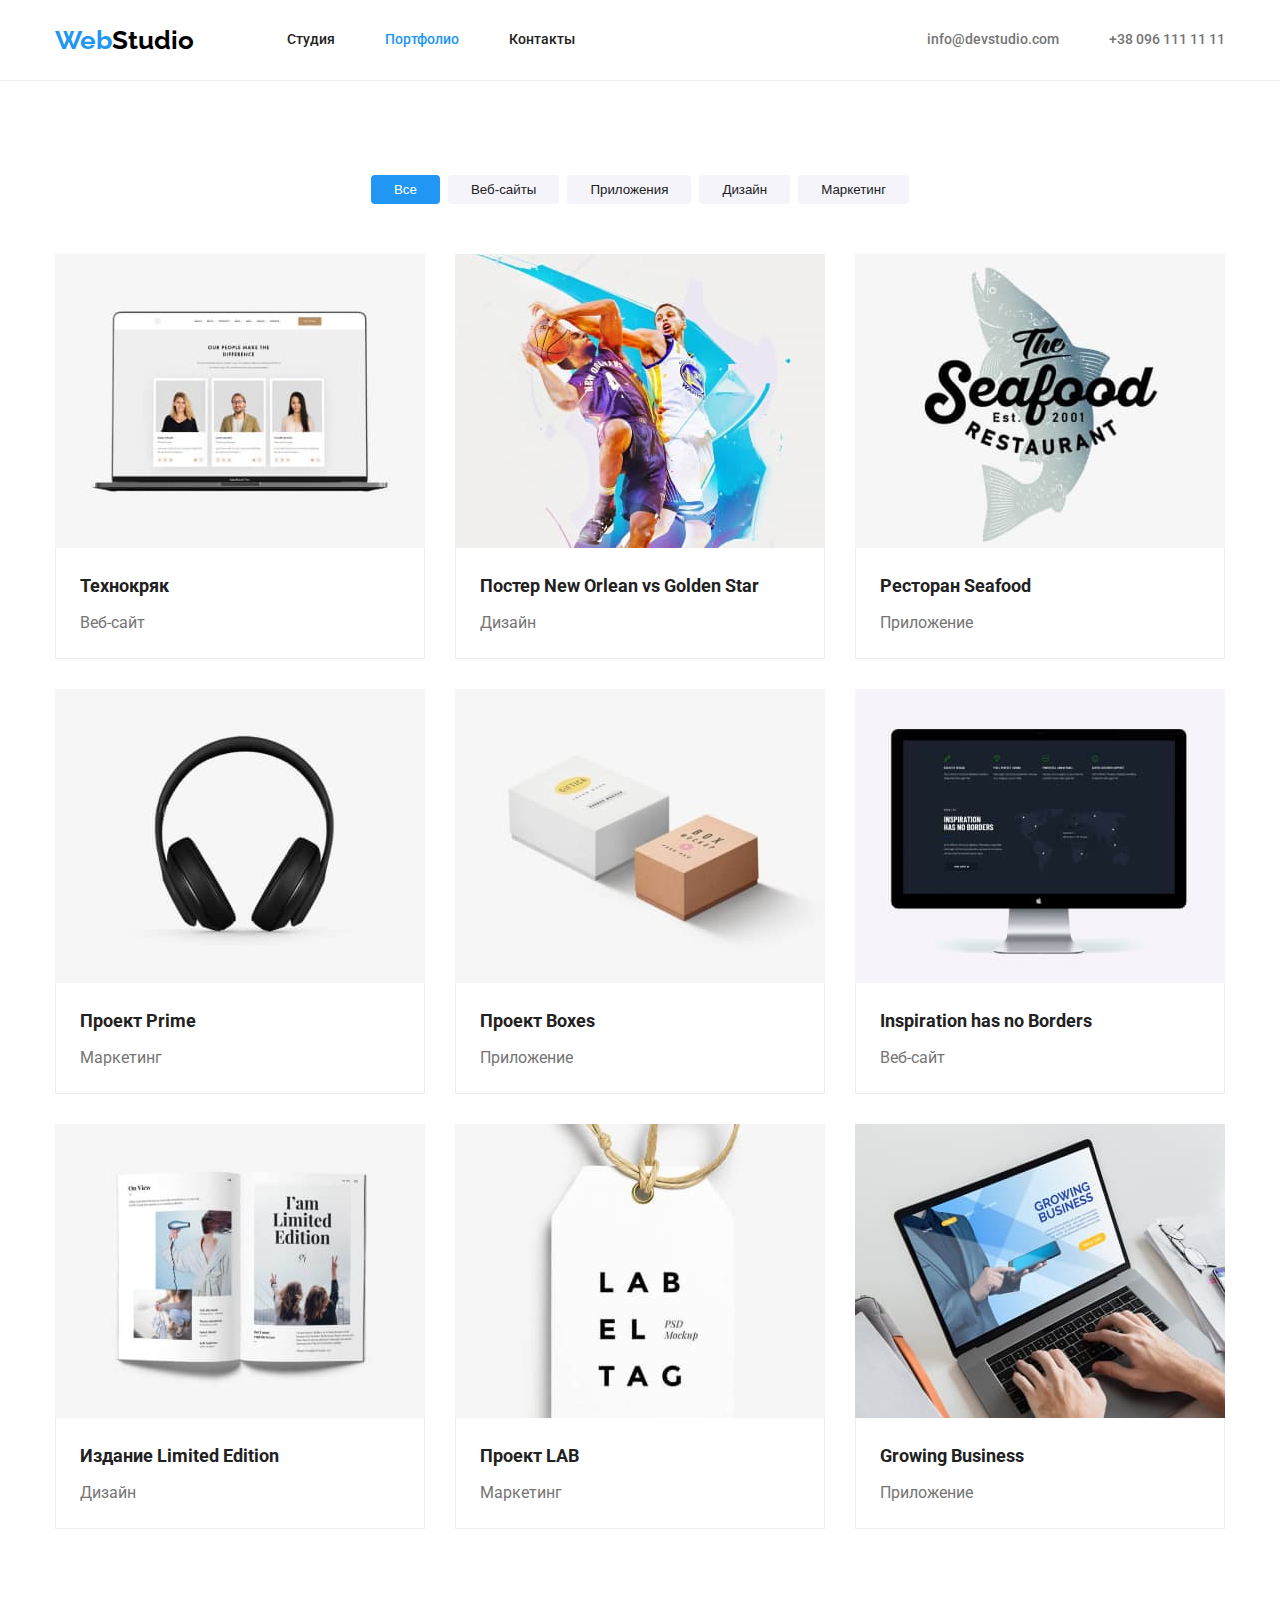
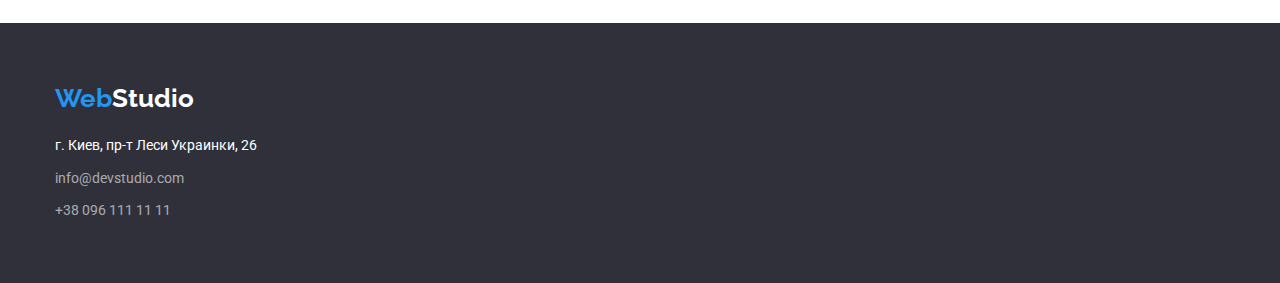
==== portfolio.html @ 4a82d878 "сохранение дз4-1" ====
<!DOCTYPE html>
<html lang="ru">
  <head>
    <meta charset="UTF-8" />
    <meta http-equiv="X-UA-Compatible" content="IE=edge" />
    <meta name="viewport" content="width=device-width, initial-scale=1.0" />
    <title>My homework</title>
    <link
      href="https://fonts.googleapis.com/css2?family=Raleway:wght@700&family=Roboto:wght@400;500;700;900&display=swap"
      rel="stylesheet"
    />
    <link rel="stylesheet" href="./css/main.css" />
    <link rel="preconnect" href="https://fonts.googleapis.com" />
    <link rel="preconnect" href="https://fonts.gstatic.com" crossorigin />
  </head>

  <body>
    <!--верхная линия-->
    <header class="page-header">
      <div class="container mane-nav">
        <nav class="menu">
          <a href="./index.html#index" class="logo-first">
            Web<span class="logo-second">Studio</span>
          </a>
          <ul class="site-nav">
            <li class="item">
              <a href="./index.html" class="menu-item"> Студия </a>
            </li>
            <li class="item">
              <a href="./portfolio.html" class="menu-item current">
                Портфолио
              </a>
            </li>
            <li class="item">
              <a href="#footer" class="menu-item"> Контакты </a>
            </li>
          </ul>
        </nav>
        <div class="info">
          <ul class="auth-nav list">
            <li class="item">
              <a href="mailto:info@devstudio.com" class="auth-item">
                 <svg class="icone-male" width="16" height="12">
            <use href="./image" ></use>
          </svg>
                info@devstudio.com
              </a>
            </li>
            <li class="item">
              <a href="tel:+380961111111" class="auth-item">
                +38 096 111 11 11
              </a>
            </li>
          </ul>
        </div>
      </div>
    </header>

    <!--основная информация страницы 2-->
    <main>
      <!--портфолио-->
      <section class="section-portfolio">
        <div class="container">
          <ul class="portfolio-button">
            <li class="search-button">
              <button class="button-main">Все</button>
            </li>
            <li class="search-button">
              <button class="button">Веб-сайты</button>
            </li>
            <li class="search-button">
              <button class="button">Приложения</button>
            </li>
            <li class="search-button">
              <button class="button">Дизайн</button>
            </li>
            <li class="search-button">
              <button class="button">Маркетинг</button>
            </li>
          </ul>

          <ul class="product-item">
            <li class="mane-page">
              <article class="page">
                <a href="#">
                  <div class="page-thumb">
                    <img
                      src="./images2/img1.jpg"
                      alt="ноутбук с фото на экране"
                      width="370"
                      height="294"
                    />
                  </div>

                  <div class="page-content">
                    <h2 class="opportunity">Технокряк</h2>
                    <p class="product">Веб-сайт</p>
                  </div>
                </a>
              </article>
            </li>
            <li class="mane-page">
              <article class="page">
                <a href="#">
                  <div class="page-thumb">
                    <img
                      src="./images2/img2.jpg"
                      alt="два баскетболиста"
                      width="370"
                      height="294"
                    />
                  </div>

                  <div class="page-content">
                    <h2 class="opportunity">
                      Постер New Orlean vs Golden Star
                    </h2>
                    <p class="product">Дизайн</p>
                  </div>
                </a>
              </article>
            </li>
            <li class="mane-page">
              <article class="page">
                <a href="#">
                  <div class="page-thumb">
                    <img
                      src="./images2/img3.jpg"
                      alt="рыба"
                      width="370"
                      height="294"
                    />
                  </div>
                  <div class="page-content">
                    <h2 class="opportunity">Ресторан Seafood</h2>
                    <p class="product">Приложение</p>
                  </div>
                </a>
              </article>
            </li>
            <li class="mane-page">
              <article class="page">
                <a href="">
                  <div class="page-thumb">
                    <img
                      src="./images2/img4.jpg"
                      alt="наушники"
                      width="370"
                      height="294"
                    />
                  </div>
                  <div class="page-content">
                    <h2 class="opportunity">Проект Prime</h2>
                    <p class="product">Маркетинг</p>
                  </div>
                </a>
              </article>
            </li>
            <li class="mane-page">
              <article class="page">
                <a href="#">
                  <div class="page-thumb">
                    <img
                      src="./images2/img5.jpg"
                      alt="две коробки"
                      width="370"
                      height="294"
                    />
                  </div>
                  <div class="page-content">
                    <h2 class="opportunity">Проект Boxes</h2>
                    <p class="product">Приложение</p>
                  </div>
                </a>
              </article>
            </li>
            <li class="mane-page">
              <article class="page">
                <a href="#">
                  <div class="page-thumb">
                    <img
                      src="./images2/img6.jpg"
                      alt="монитор"
                      width="370"
                      height="294"
                    />
                  </div>
                  <div class="page-content">
                    <h2 class="opportunity">Inspiration has no Borders</h2>
                    <p class="product">Веб-сайт</p>
                  </div>
                </a>
              </article>
            </li>
            <li class="mane-page">
              <article class="page">
                <a href="#">
                  <div class="page-thumb">
                    <img
                      src="./images2/img7.jpg"
                      alt="разворот журнала"
                      width="370"
                      height="294"
                    />
                  </div>
                  <div class="page-content">
                    <h2 class="opportunity">Издание Limited Edition</h2>
                    <p class="product">Дизайн</p>
                  </div>
                </a>
              </article>
            </li>
            <li class="mane-page">
              <article class="page">
                <a href="#">
                  <div class="page-thumb">
                    <img
                      src="./images2/img8.jpg"
                      alt="бирка для одежды"
                      width="370"
                      height="294"
                    />
                  </div>
                  <div class="page-content">
                    <h2 class="opportunity">Проект LAB</h2>
                    <p class="product">Маркетинг</p>
                  </div>
                </a>
              </article>
            </li>
            <li class="mane-page">
              <article class="page">
                <a href="#">
                  <div class="page-thumb">
                    <img
                      src="./images2/img9.jpg"
                      alt="человек работает на нутбуке"
                      width="370"
                      height="294"
                    />
                  </div>
                  <div class="page-content">
                    <h2 class="opportunity">Growing Business</h2>
                    <p class="product">Приложение</p>
                  </div>
                </a>
              </article>
            </li>
          </ul>
        </div>
      </section>
    </main>

    <!--контактная информация-->
    <footer class="footer" id="footer">
      <div class="footer-container">
        <a href="./index.html" class="logo-first">
          Web<span class="logo-second-fotter">Studio</span>
        </a>

        <address class="contact">
          г. Киев, пр-т Леси Украинки, 26
          <ul class="auth-footer list">
            <li class="title-contact">
              <a href="mailto:info@devstudio.com" class="footer-item">
                info@devstudio.com
              </a>
            </li>
            <li class="title-contact">
              <a href="+380961111111" class="footer-item">
                +38 096 111 11 11
              </a>
            </li>
          </ul>
        </address>
      </div>
    </footer>
  </body>
</html>
---- css/main.css ----
/* цвет основного текста #212121 */
/* вторичный цвет текста #757575 */
/* цвет лого и кнопок #2196F3 */

/* основной цвет фона #FFFFFF  */
/* вторичныйцвет фона #2F303A */
/* дополнительный цвет фона #F5F4FA */

html {
box-sizing: border-box;
}

*,
*::before,
*::after {
  box-sizing: inherit;
}

body {
  font-family: "Roboto", sans-serif;
  font-style: normal;
  font-weight: 400;
  color: var(--primary-text-color);
  max-width: 1600px;
  margin: 0 auto;
  background-position: center;
}

:root {
  --primary-text-color: #212121;
  --title-text-color: #757575;
  --accent-color: #2196f3;
  --white: #ffffff;
  --second-background-color: #2f303a;
  --additional-background-color: #f5f4fa;
}

ul {
  list-style: none;
  padding-inline-start: 0;
  margin: 0;
}

a {
  text-decoration: none;
  
}

.list {
  list-style: none;
  
}

img {
  display: block;
  max-width: 100%;
  height: auto;
  
}

cursor: pointer;
cursor: auto;

/*header*/

header {
  background-color: var(--white);
}

.page-header {
  background-color: var(--white);
}

.container {
  margin: 0 auto;
  padding: 0 15px;
  width: 1200px;
  background-color: var(--white);
 
}

.mane-nav {
  display: flex;
  align-items: center;
}

.menu {
  display: flex;
  align-items: center;
}

.logo-first {
  color: var(--accent-color);
  text-decoration: none;
  font-family: "Raleway", sans-serif;
  font-style: normal;
  font-weight: 700;
  font-size: 26px;
  line-height: 1.19;
}

.logo-second {
  color: #000000;
  text-decoration: none;
  font-family: "Raleway", sans-serif;
  font-style: normal;
  font-weight: 700;
  font-size: 26px;
  line-height: 1.19;
}

.site-nav {
  display: flex;
  margin-left: 93px;
}

.menu-item:hover,
.menu-item:focus {
  color: var(--accent-color);
}

.menu-item {
  color: var(--primary-text-color);
  font-weight: 500;
  font-size: 14px;
  line-height: 1.1;
  text-decoration: none;
  display: block;
  padding: 32px 0;
}

.current {
  color: var(--accent-color);
}

.auth-nav {
  display: flex;
  margin-left: auto;

}

.item:not(:last-child) {
  margin-right: 50px;
}

.auth-nav .auth-item:hover,
.auth-nav .auth-item:focus {
  color: var(--accent-color);
}

.auth-item {
  color: var(--title-text-color);
  display: inline;
  font-style: normal;
  font-weight: 500;
  font-size: 14px;
  line-height: 1.14;
  padding: 32px 0;

  display: flex;
  align-items: center;
}

.info {
  margin-left: auto;
}

/*main contant*/

/*section order*/

.order {
 background-image: linear-gradient(
  to right,
  rgba(47, 48, 58, 0.4),
  rgba(47, 48, 58, 0.4)
) ,
url(../images/Imghero.jpg);
  text-align: center;
  padding: 200px 0;
  height: 600px;
  
  background-repeat: no-repeat;
  
  background-size: cover;
  
  


}

.order > .container {
  background-color: transparent;
  

   
}
.main-idea {
  max-width: 696px;
  margin: 0 auto 30px;
  color: var(--white);
  font-weight: 900;
  font-size: 44px;
  line-height: 1.36;
  text-transform: uppercase;
  
}

.order-btn:hover,
.order-btn:focus {
  background-color: #188ce8;
}

.order-btn {
  color: var(--white);
  background-color: var(--accent-color);
  font-style: bold;
  font-weight: 700;
  font-size: 16px;
  line-height: 1.87;
  padding: 10px 32px;
  box-shadow: 0px 4px rgba(0, 0, 0, 0.15);
  border-radius: 4px;
  text-align: center;
}

/* section advantages*/

.advantages {
  background-color: var(--white));
  list-style: none;
  padding-top: 94px;
}

.advantages-list {
  margin: 0;
  display: flex;
}

  .card {
  width: 270px;
  }


.advantages-list .card:not(:last-child) {
  margin-right: 30px;
}

.advantages-item {
  font-weight: 700;
  font-size: 14px;
  line-height: 1.2;
  margin: 0;
  margin-bottom: 10px;
}

.description-item {
  color: var(--title-text-color);
  font-size: 14px;
  line-height: 1.71;
  margin: 0;
  padding: 0;
}

/*our works and team*/

.simple-work {
  padding-top: 94px;
  padding-bottom: 94px;
}


.works,
.team {
  font-weight: 700;
  font-size: 36px;
  line-height: 1.17;
  text-align: center;
  margin: 0;
  padding-top: 0;
  margin-bottom: 50px;
  
}

.team-item {
  margin: 0;
}


.simple-foto {
  margin: 0;
  display: flex;
  align-content: center;
}



.card-item {
  margin-right: 30px ;
  padding-bottom: 94px;
  width: 370px;
  height: 294px;
}

.card-item:nth-child(3n) {
  margin-right: 0;
}

.section-team {
  background-color: var(--additional-background-color);
  padding-top: 94px;
  padding-bottom: 94px;
}
.section-team >.container{
  background-color: var(--additional-background-color);
}


.team-item {
  display: flex;
}

.card-team {
  margin-right: 30px;
  width: 270px;
  border-radius: 0px 0px 4px 4px; ;
  box-shadow: 0px 1px 3px rgba(0, 0, 0, 0.12), 0px 1px 1px rgba(0, 0, 0, 0.14), 0px 2px 1px rgba(0, 0, 0, 0.2);
}


.card-team:nth-child(4n) {
  margin-right: 0;
}

.team-info {
padding: 30px 20px;
background-color: var(--white);
}

.team-name {
  font-weight: 500;
  font-size: 16px;
  line-height: 1.19;
  margin: 0;
  margin-bottom: 10px;
  text-align: center;
}

.team-position {
  color: var(--title-text-color);
  font-size: 16px;
  line-height: 1.19;
  text-align: center;
  margin: 0;
}

/*contact inform*/

.footer {
  background-color: var(--second-background-color);
  padding-top: 60px;
  padding-bottom: 60px;
}

.footer-container {
  background-color: var(--second-background-color);
  padding-right: 15px;
  padding-left: 15px;
  margin-left: auto;
  margin-right: auto;
  width: 1200px;
}

.logo-second-fotter {
  color: var(--white)
}

.contact {
  color: var(--white);
  font-family: "Roboto", sans-serif;
  font-style: normal;
  font-weight: 400;
  font-size: 14px;
  line-height: 1.71;
  margin-top: 20px;
}

.auth-footer .footer-item:hover,
.auth-footer .footer-item:focus {
  color: var(--accent-color);
}

.auth-footer {
  margin-top: 9px;
}

.footer-item {
  color: rgba(255, 255, 255, 0.6);
}

.title-contact:nth-child(n + 2) {
  margin-top: 9px;
}


/* страница 2 */

.section-portfolio {
  padding-top: 94px;
  padding-bottom: 94px;
}

.page-header  {
  border-bottom: 1px solid #ECECEC;
}

.portfolio-button {
  display: inline;
  display: flex;
  justify-content: center;
  margin-bottom: 50px;
}

.search-button:not(:last-child) {
  margin-right: 8px;
}

.button-main {
  color: var(--white);
  background-color: var(--accent-color);
  border: 1px solid transparent;
  padding: 6px 22px;
  border-radius: 4px;
  text-align: center;
}

.button {
  color: var(--primary-text-color);
  background-color: #f5f4fa;
  border: 1px solid transparent;
  padding: 6px 22px;
  border-radius: 4px;
  text-align: center;

  display: flex;
}
.line {
  border: 1px solid #000000;
}

.button:hover,
.button:focus {
  color: var(--white);
  background-color: var(--accent-color);
}

.product-item {
  display: flex;
  flex-wrap: wrap;  
  margin-right: -30px;
  margin-bottom: -30px;
 }


.mane-page {
  display: block;
  margin-right: 30px;
  margin-bottom: 30px;
  width: 370px;
} 


.page-content {
  border-bottom: 1px solid #eeeeee;
  border-left: 1px solid #eeeeee;
  border-right: 1px solid #eeeeee;
  padding: 20px 24px;
}

.opportunity {
  color: var(--primary-text-color);
  font-weight: 700;
  font-size: 18px;
  line-height: 2;
  margin: 0;
  margin-bottom: 4px;
}

.product {
  color: var(--title-text-color);
  font-size: 16px;
  line-height: 1.87;
  margin: 0;
}
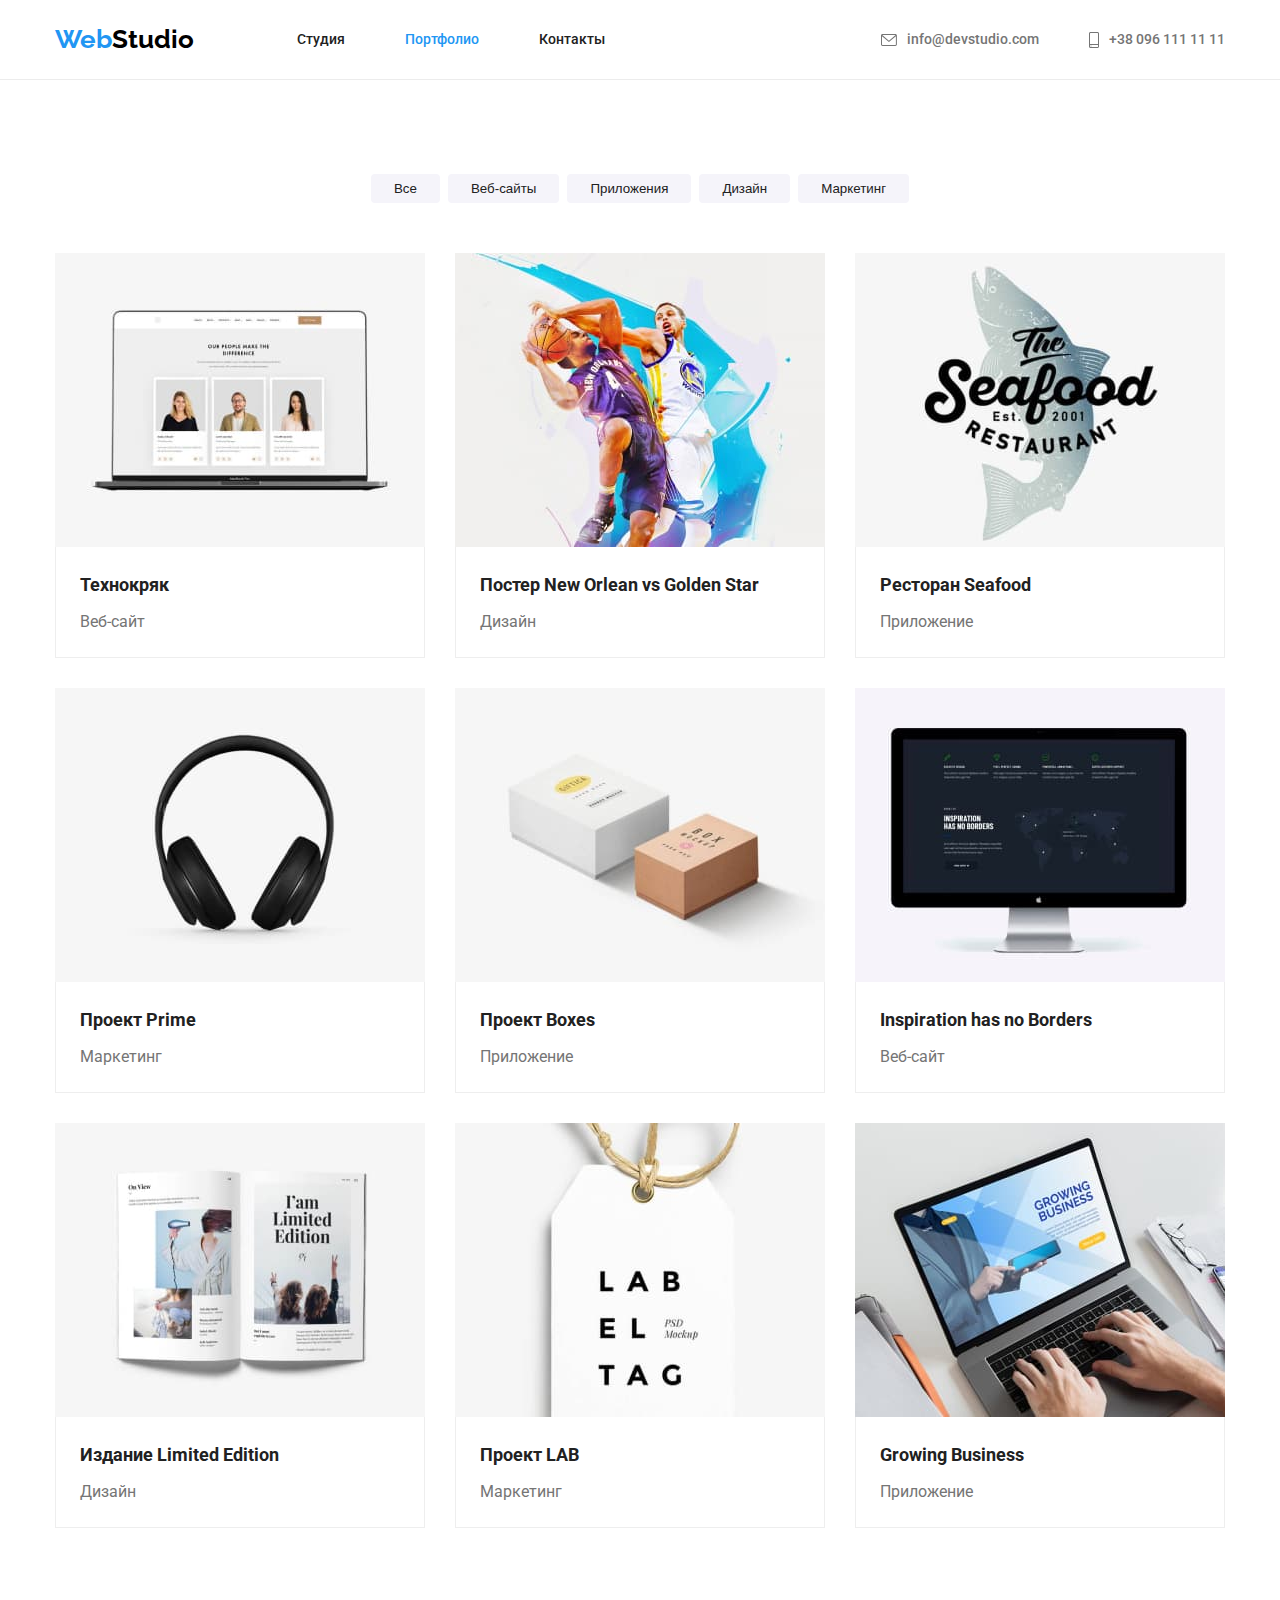
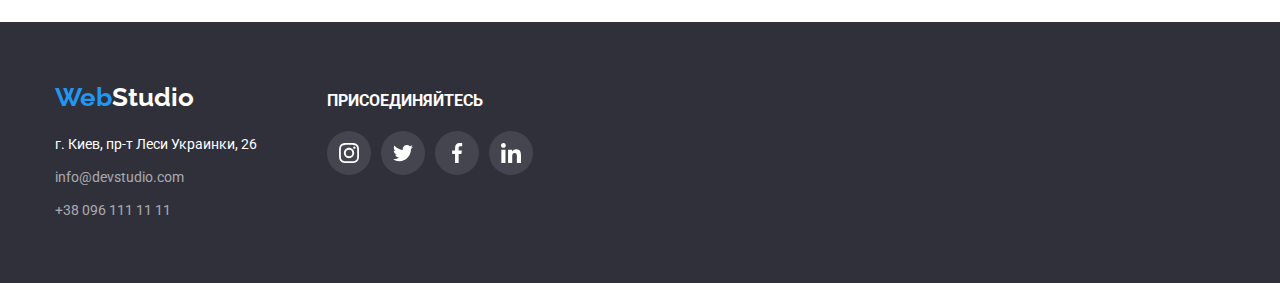
==== commit 961c9e49: "сохранение дз4-11" ====
--- a/portfolio.html
+++ b/portfolio.html
@@ -37,21 +37,24 @@
           </ul>
         </nav>
         <div class="info">
-          <ul class="auth-nav list">
-            <li class="item">
-              <a href="mailto:info@devstudio.com" class="auth-item">
-                 <svg class="icone-male" width="16" height="12">
-            <use href="./image" ></use>
+        <ul class="auth-nav list">
+          <li class="item">
+            <a href="mailto:info@devstudio.com" class="auth-item">
+              <svg class="icon-pic" width="16" height="12">
+            <use href="./images/sprite.svg#icon-envelope"></use>
           </svg>
-                info@devstudio.com
-              </a>
-            </li>
-            <li class="item">
-              <a href="tel:+380961111111" class="auth-item">
-                +38 096 111 11 11
-              </a>
-            </li>
-          </ul>
+          info@devstudio.com
+            </a>
+          </li>
+          <li class="item">
+            <a href="tel:+380961111111" class="auth-item smart">
+               <svg class="icon-pic" width="10" height="16">
+            <use href="./images/sprite.svg#icon-smartphone"></use>
+          </svg>
+              +38 096 111 11 11
+            </a>
+          </li>
+        </ul>
         </div>
       </div>
     </header>
@@ -63,7 +66,7 @@
         <div class="container">
           <ul class="portfolio-button">
             <li class="search-button">
-              <button class="button-main">Все</button>
+              <button class="button">Все</button>
             </li>
             <li class="search-button">
               <button class="button">Веб-сайты</button>
@@ -82,7 +85,7 @@
           <ul class="product-item">
             <li class="mane-page">
               <article class="page">
-                <a href="#">
+                <a href="#" class="link-page">
                   <div class="page-thumb">
                     <img
                       src="./images2/img1.jpg"
@@ -101,7 +104,7 @@
             </li>
             <li class="mane-page">
               <article class="page">
-                <a href="#">
+                <a href="#" class="link-page">
                   <div class="page-thumb">
                     <img
                       src="./images2/img2.jpg"
@@ -122,7 +125,7 @@
             </li>
             <li class="mane-page">
               <article class="page">
-                <a href="#">
+                <a href="#" class="link-page">
                   <div class="page-thumb">
                     <img
                       src="./images2/img3.jpg"
@@ -140,7 +143,7 @@
             </li>
             <li class="mane-page">
               <article class="page">
-                <a href="">
+                <a href="" class="link-page">
                   <div class="page-thumb">
                     <img
                       src="./images2/img4.jpg"
@@ -158,7 +161,7 @@
             </li>
             <li class="mane-page">
               <article class="page">
-                <a href="#">
+                <a href="#" class="link-page">
                   <div class="page-thumb">
                     <img
                       src="./images2/img5.jpg"
@@ -176,7 +179,7 @@
             </li>
             <li class="mane-page">
               <article class="page">
-                <a href="#">
+                <a href="#" class="link-page">
                   <div class="page-thumb">
                     <img
                       src="./images2/img6.jpg"
@@ -194,7 +197,7 @@
             </li>
             <li class="mane-page">
               <article class="page">
-                <a href="#">
+                <a href="#" class="link-page">
                   <div class="page-thumb">
                     <img
                       src="./images2/img7.jpg"
@@ -212,7 +215,7 @@
             </li>
             <li class="mane-page">
               <article class="page">
-                <a href="#">
+                <a href="#" class="link-page">
                   <div class="page-thumb">
                     <img
                       src="./images2/img8.jpg"
@@ -230,7 +233,7 @@
             </li>
             <li class="mane-page">
               <article class="page">
-                <a href="#">
+                <a href="#" class="link-page">
                   <div class="page-thumb">
                     <img
                       src="./images2/img9.jpg"
@@ -252,8 +255,9 @@
     </main>
 
     <!--контактная информация-->
-    <footer class="footer" id="footer">
+     <footer class="footer" id="footer">
       <div class="footer-container">
+        <div>
         <a href="./index.html" class="logo-first">
           Web<span class="logo-second-fotter">Studio</span>
         </a>
@@ -272,7 +276,42 @@
               </a>
             </li>
           </ul>
-        </address>
+          </address>
+          </div>
+          
+          <div class="join">
+            <h3 class="join-text">ПРИСОЕДИНЯЙТЕСЬ</h3>
+              <ul class="join-item">
+               <li class="join-info"> 
+                <a href="#" class="join-link">
+                <svg class="pic-join" width="20" height="20">
+                  <use href="./images/sprite.svg#icon-instagram"></use>
+                </svg>
+              </a>
+              </li>
+               <li class="join-info"> 
+                <a href="#" class="join-link">
+                <svg class="pic-join" width="20" height="20">
+                  <use href="./images/sprite.svg#icon-twitter"></use>
+                </svg>
+              </a>
+            </li>
+               <li class="join-info"> 
+                <a href="#" class="join-link">
+                <svg class="pic-join" width="20" height="20">
+                  <use href="./images/sprite.svg#icon-facebook"></use>
+                </svg>
+              </a>
+            </li>
+               <li class="join-info"> 
+                <a href="#" class="join-link">
+                <svg class="pic-join" width="20" height="20">
+                  <use href="./images/sprite.svg#icon-linkedin"></use>
+                </svg>
+              </a>
+            </li>
+            </ul>
+            </div>
       </div>
     </footer>
   </body>
--- a/css/main.css
+++ b/css/main.css
@@ -58,6 +58,7 @@
   
 }
 
+
 cursor: pointer;
 cursor: auto;
 
@@ -69,6 +70,7 @@
 
 .page-header {
   background-color: var(--white);
+  max-width: 1600px;
 }
 
 .container {
@@ -127,6 +129,7 @@
   text-decoration: none;
   display: block;
   padding: 32px 0;
+  margin-left: 10px;
 }
 
 .current {
@@ -136,7 +139,7 @@
 .auth-nav {
   display: flex;
   margin-left: auto;
-
+  align-items: stretch;
 }
 
 .item:not(:last-child) {
@@ -150,7 +153,6 @@
 
 .auth-item {
   color: var(--title-text-color);
-  display: inline;
   font-style: normal;
   font-weight: 500;
   font-size: 14px;
@@ -160,6 +162,22 @@
   display: flex;
   align-items: center;
 }
+
+.icon-pic {
+  margin-right: 10px;
+  background-size: cover;
+  fill: currentColor;
+}
+
+.auth-item {
+  padding: 3px 0;
+}
+
+.item:hover,
+.item:focus {
+  fill: var(--accent-color)
+}
+
 
 .info {
   margin-left: auto;
@@ -183,18 +201,12 @@
   background-repeat: no-repeat;
   
   background-size: cover;
-  
-  
-
-
 }
 
 .order > .container {
   background-color: transparent;
-  
-
-   
-}
+}
+
 .main-idea {
   max-width: 696px;
   margin: 0 auto 30px;
@@ -219,7 +231,7 @@
   font-size: 16px;
   line-height: 1.87;
   padding: 10px 32px;
-  box-shadow: 0px 4px rgba(0, 0, 0, 0.15);
+  box-shadow: 0px, 4px  rgba(0, 0, 0, 0.25)
   border-radius: 4px;
   text-align: center;
 }
@@ -239,8 +251,18 @@
 
   .card {
   width: 270px;
+ 
   }
 
+.advantages-icon-box {
+  width: 270px;
+  height: 120px;
+  background-color: var(--additional-background-color);
+  margin-bottom: 30px;
+  display: flex;
+  align-items: center;
+  justify-content: center;
+}
 
 .advantages-list .card:not(:last-child) {
   margin-right: 30px;
@@ -322,6 +344,7 @@
 
 .card-team {
   margin-right: 30px;
+  background-color: var(--white);
   width: 270px;
   border-radius: 0px 0px 4px 4px; ;
   box-shadow: 0px 1px 3px rgba(0, 0, 0, 0.12), 0px 1px 1px rgba(0, 0, 0, 0.14), 0px 2px 1px rgba(0, 0, 0, 0.2);
@@ -333,8 +356,8 @@
 }
 
 .team-info {
-padding: 30px 20px;
-background-color: var(--white);
+padding: 30px 20px 0 20px;
+
 }
 
 .team-name {
@@ -352,6 +375,102 @@
   line-height: 1.19;
   text-align: center;
   margin: 0;
+}
+
+.social-item {
+margin: 16px 32px 30px 32px;
+background-color: var(--white);
+}
+
+.social-item {
+  display: flex;
+  
+  
+}
+
+
+.social-info:not(:last-child) {
+  margin-right: 10px;
+}
+
+.social-link {
+   width: 44px;
+  height: 44px;
+   display: flex;
+  align-items: center;
+  justify-content: center;
+}
+ 
+ .social-link:hover ,
+ .social-link:focus {
+  border-radius: 50%;
+  background-color: var(--accent-color);
+ }
+
+.social-link:hover .pic-social,
+.social-link:focus .pic-social {
+  fill: var(--white);
+ }
+
+.pic-social {
+ fill: #AFB1B8; 
+}
+
+/* our clients */
+
+.section-clients {
+  background-color: var(--white));
+  list-style: none;
+  padding: 36px 0 152px 0 ;
+  max-width: 1600px;
+}
+
+.item-clients {
+font-weight: 700;
+font-size: 36px;
+line-height: 1.17;
+margin: 0;
+margin-bottom: 50px;
+  text-align: center;
+}
+
+.clients-list {
+  display: flex;
+  text-align: center;
+}
+
+.clients-info {
+
+}
+
+.clients-info:not(:last-child) {
+  margin-right: 30px;
+}
+
+.clients-link {
+   display: flex;
+  align-items: center;
+  justify-content: center;
+  width: 170px;
+  height: 92px;
+  border: 1px solid #AFB1B8 ;
+  border-radius: 4px;
+}
+
+.clients-link:hover , 
+.clients-link:focus  {
+  
+border: 1px solid var(--accent-color) ;
+
+}
+
+.clients-link:hover .pic-box, 
+.clients-link:focus .pic-box {
+  fill: var(--accent-color);
+}
+
+.pic-box {
+  fill: #AFB1B8;
 }
 
 /*contact inform*/
@@ -369,6 +488,9 @@
   margin-left: auto;
   margin-right: auto;
   width: 1200px;
+
+  display: flex;
+  align-items: baseline;
 }
 
 .logo-second-fotter {
@@ -402,7 +524,55 @@
   margin-top: 9px;
 }
 
-
+.join {
+  font-weight: 700;
+  font-size: 14px;
+  line-height: 1.14;
+  text-transform: uppercase;
+  margin-left: 70px;
+}
+
+.join-text {
+  color: var(--white);
+  margin: 0;
+  margin-bottom: 20px;
+}
+
+.join-item {
+  display: flex;
+}
+
+.join-info:not(:last-child) {
+  margin-right: 10px;
+ }
+
+
+.join-link {
+  width: 44px;
+  height: 44px;
+  display: flex;
+  align-items: center;
+  justify-content: center;
+  border-radius: 50%;
+  background: rgba(255, 255, 255, 0.1);
+}
+ 
+ .join-link:hover ,
+ .join-link:focus {
+  border-radius: 50%;
+  background-color: var(--accent-color);
+ }
+
+.join-link:hover .pic-join,
+.join-link:focus .pic-join {
+  fill: var(--white);
+ }
+
+.pic-join {
+ fill: var(--white); 
+ }
+
+ 
 /* страница 2 */
 
 .section-portfolio {
@@ -425,14 +595,6 @@
   margin-right: 8px;
 }
 
-.button-main {
-  color: var(--white);
-  background-color: var(--accent-color);
-  border: 1px solid transparent;
-  padding: 6px 22px;
-  border-radius: 4px;
-  text-align: center;
-}
 
 .button {
   color: var(--primary-text-color);
@@ -441,6 +603,7 @@
   padding: 6px 22px;
   border-radius: 4px;
   text-align: center;
+  
 
   display: flex;
 }
@@ -452,6 +615,9 @@
 .button:focus {
   color: var(--white);
   background-color: var(--accent-color);
+  box-shadow:  0px 1px 2px rgba(0, 0, 0, 0.08) , 0px 2px 2px
+rgba(0, 0, 0, 0.12) , 0px 3px 1px rgba(0, 0, 0, 0.1) ;
+  
 }
 
 .product-item {
@@ -469,6 +635,12 @@
   width: 370px;
 } 
 
+.page:hover ,
+.page:focus {
+  /* border: 1px rgba(238, 238, 238, 1); */
+  box-shadow: 1px 4px 6px rgba(0, 0, 0, 0.16) , 0px 4px 4px
+rgba(0, 0, 0, 0.06) , 0px 1px 1px rgba(0, 0, 0, 0.12);
+}
 
 .page-content {
   border-bottom: 1px solid #eeeeee;
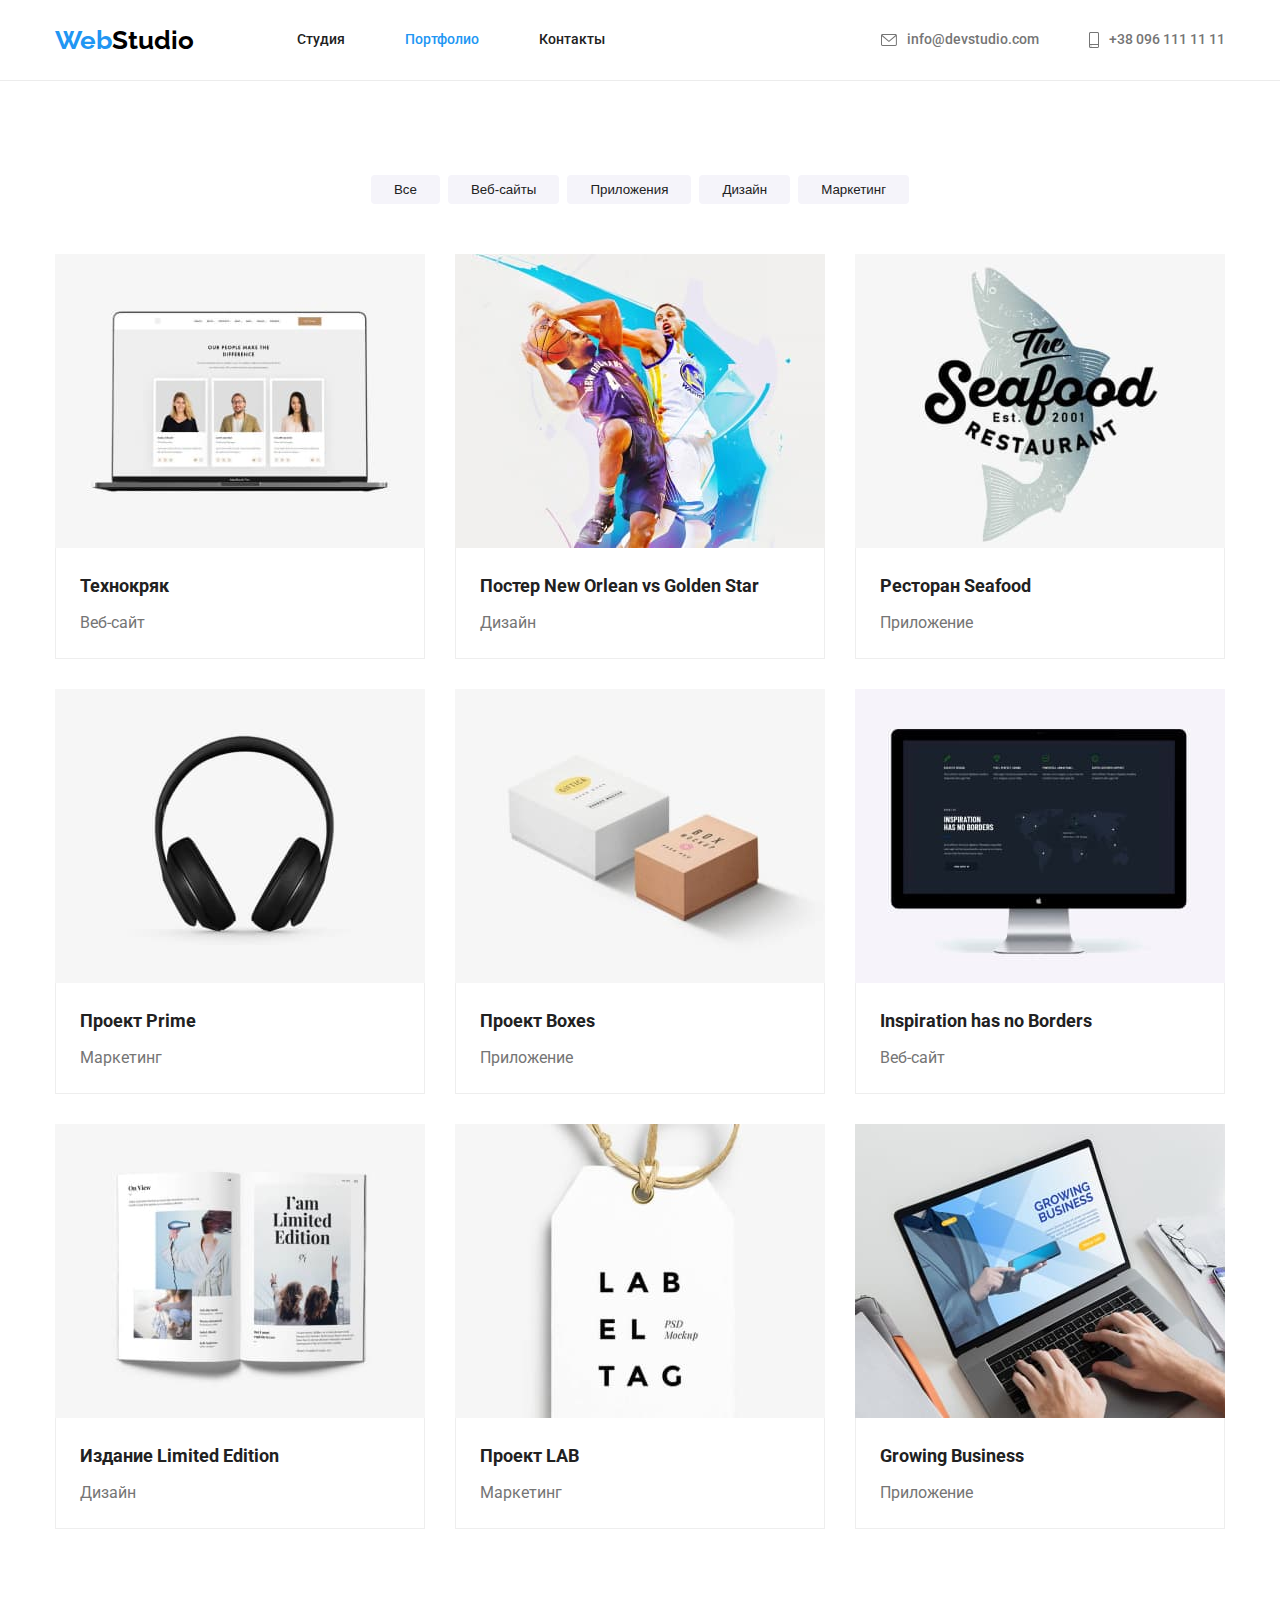
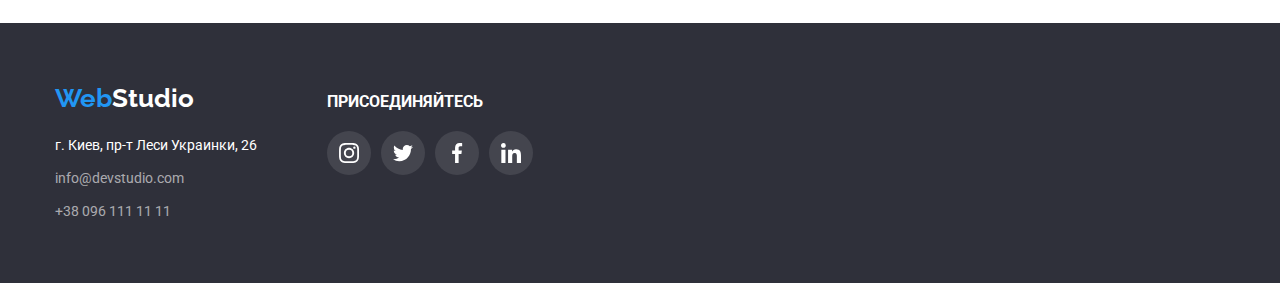
==== commit 9556c7e4: "сохранение дз4-14" ====
--- a/portfolio.html
+++ b/portfolio.html
@@ -37,24 +37,24 @@
           </ul>
         </nav>
         <div class="info">
-        <ul class="auth-nav list">
-          <li class="item">
-            <a href="mailto:info@devstudio.com" class="auth-item">
-              <svg class="icon-pic" width="16" height="12">
-            <use href="./images/sprite.svg#icon-envelope"></use>
-          </svg>
-          info@devstudio.com
-            </a>
-          </li>
-          <li class="item">
-            <a href="tel:+380961111111" class="auth-item smart">
-               <svg class="icon-pic" width="10" height="16">
-            <use href="./images/sprite.svg#icon-smartphone"></use>
-          </svg>
-              +38 096 111 11 11
-            </a>
-          </li>
-        </ul>
+          <ul class="auth-nav list">
+            <li class="item">
+              <a href="mailto:info@devstudio.com" class="auth-item">
+                <svg class="icon-pic" width="16" height="12">
+                  <use href="./images/sprite.svg#icon-envelope"></use>
+                </svg>
+                info@devstudio.com
+              </a>
+            </li>
+            <li class="item">
+              <a href="tel:+380961111111" class="auth-item smart">
+                <svg class="icon-pic" width="10" height="16">
+                  <use href="./images/sprite.svg#icon-smartphone"></use>
+                </svg>
+                +38 096 111 11 11
+              </a>
+            </li>
+          </ul>
         </div>
       </div>
     </header>
@@ -84,170 +84,139 @@
 
           <ul class="product-item">
             <li class="mane-page">
-              <article class="page">
-                <a href="#" class="link-page">
-                  <div class="page-thumb">
-                    <img
-                      src="./images2/img1.jpg"
-                      alt="ноутбук с фото на экране"
-                      width="370"
-                      height="294"
-                    />
-                  </div>
-
-                  <div class="page-content">
-                    <h2 class="opportunity">Технокряк</h2>
-                    <p class="product">Веб-сайт</p>
-                  </div>
-                </a>
-              </article>
-            </li>
-            <li class="mane-page">
-              <article class="page">
-                <a href="#" class="link-page">
-                  <div class="page-thumb">
-                    <img
-                      src="./images2/img2.jpg"
-                      alt="два баскетболиста"
-                      width="370"
-                      height="294"
-                    />
-                  </div>
-
-                  <div class="page-content">
-                    <h2 class="opportunity">
-                      Постер New Orlean vs Golden Star
-                    </h2>
-                    <p class="product">Дизайн</p>
-                  </div>
-                </a>
-              </article>
-            </li>
-            <li class="mane-page">
-              <article class="page">
-                <a href="#" class="link-page">
-                  <div class="page-thumb">
-                    <img
-                      src="./images2/img3.jpg"
-                      alt="рыба"
-                      width="370"
-                      height="294"
-                    />
-                  </div>
-                  <div class="page-content">
-                    <h2 class="opportunity">Ресторан Seafood</h2>
-                    <p class="product">Приложение</p>
-                  </div>
-                </a>
-              </article>
-            </li>
-            <li class="mane-page">
-              <article class="page">
-                <a href="" class="link-page">
-                  <div class="page-thumb">
-                    <img
-                      src="./images2/img4.jpg"
-                      alt="наушники"
-                      width="370"
-                      height="294"
-                    />
-                  </div>
-                  <div class="page-content">
-                    <h2 class="opportunity">Проект Prime</h2>
-                    <p class="product">Маркетинг</p>
-                  </div>
-                </a>
-              </article>
-            </li>
-            <li class="mane-page">
-              <article class="page">
-                <a href="#" class="link-page">
-                  <div class="page-thumb">
-                    <img
-                      src="./images2/img5.jpg"
-                      alt="две коробки"
-                      width="370"
-                      height="294"
-                    />
-                  </div>
-                  <div class="page-content">
-                    <h2 class="opportunity">Проект Boxes</h2>
-                    <p class="product">Приложение</p>
-                  </div>
-                </a>
-              </article>
-            </li>
-            <li class="mane-page">
-              <article class="page">
-                <a href="#" class="link-page">
-                  <div class="page-thumb">
-                    <img
-                      src="./images2/img6.jpg"
-                      alt="монитор"
-                      width="370"
-                      height="294"
-                    />
-                  </div>
-                  <div class="page-content">
-                    <h2 class="opportunity">Inspiration has no Borders</h2>
-                    <p class="product">Веб-сайт</p>
-                  </div>
-                </a>
-              </article>
-            </li>
-            <li class="mane-page">
-              <article class="page">
-                <a href="#" class="link-page">
-                  <div class="page-thumb">
-                    <img
-                      src="./images2/img7.jpg"
-                      alt="разворот журнала"
-                      width="370"
-                      height="294"
-                    />
-                  </div>
-                  <div class="page-content">
-                    <h2 class="opportunity">Издание Limited Edition</h2>
-                    <p class="product">Дизайн</p>
-                  </div>
-                </a>
-              </article>
-            </li>
-            <li class="mane-page">
-              <article class="page">
-                <a href="#" class="link-page">
-                  <div class="page-thumb">
-                    <img
-                      src="./images2/img8.jpg"
-                      alt="бирка для одежды"
-                      width="370"
-                      height="294"
-                    />
-                  </div>
-                  <div class="page-content">
-                    <h2 class="opportunity">Проект LAB</h2>
-                    <p class="product">Маркетинг</p>
-                  </div>
-                </a>
-              </article>
-            </li>
-            <li class="mane-page">
-              <article class="page">
-                <a href="#" class="link-page">
-                  <div class="page-thumb">
-                    <img
-                      src="./images2/img9.jpg"
-                      alt="человек работает на нутбуке"
-                      width="370"
-                      height="294"
-                    />
-                  </div>
-                  <div class="page-content">
-                    <h2 class="opportunity">Growing Business</h2>
-                    <p class="product">Приложение</p>
-                  </div>
-                </a>
-              </article>
+              <a href="#" class="link-page">
+                <img
+                  src="./images2/img1.jpg"
+                  alt="ноутбук с фото на экране"
+                  width="370"
+                  height="294"
+                />
+
+                <div class="page-content">
+                  <h2 class="opportunity">Технокряк</h2>
+                  <p class="product">Веб-сайт</p>
+                </div>
+              </a>
+            </li>
+            <li class="mane-page">
+              <a href="#" class="link-page">
+                <img
+                  src="./images2/img2.jpg"
+                  alt="два баскетболиста"
+                  width="370"
+                  height="294"
+                />
+
+                <div class="page-content">
+                  <h2 class="opportunity">Постер New Orlean vs Golden Star</h2>
+                  <p class="product">Дизайн</p>
+                </div>
+              </a>
+            </li>
+            <li class="mane-page">
+              <a href="#" class="link-page">
+                <img
+                  src="./images2/img3.jpg"
+                  alt="рыба"
+                  width="370"
+                  height="294"
+                />
+
+                <div class="page-content">
+                  <h2 class="opportunity">Ресторан Seafood</h2>
+                  <p class="product">Приложение</p>
+                </div>
+              </a>
+            </li>
+            <li class="mane-page">
+              <a href="" class="link-page">
+                <img
+                  src="./images2/img4.jpg"
+                  alt="наушники"
+                  width="370"
+                  height="294"
+                />
+
+                <div class="page-content">
+                  <h2 class="opportunity">Проект Prime</h2>
+                  <p class="product">Маркетинг</p>
+                </div>
+              </a>
+            </li>
+            <li class="mane-page">
+              <a href="#" class="link-page">
+                <img
+                  src="./images2/img5.jpg"
+                  alt="две коробки"
+                  width="370"
+                  height="294"
+                />
+
+                <div class="page-content">
+                  <h2 class="opportunity">Проект Boxes</h2>
+                  <p class="product">Приложение</p>
+                </div>
+              </a>
+            </li>
+            <li class="mane-page">
+              <a href="#" class="link-page">
+                <img
+                  src="./images2/img6.jpg"
+                  alt="монитор"
+                  width="370"
+                  height="294"
+                />
+
+                <div class="page-content">
+                  <h2 class="opportunity">Inspiration has no Borders</h2>
+                  <p class="product">Веб-сайт</p>
+                </div>
+              </a>
+            </li>
+            <li class="mane-page">
+              <a href="#" class="link-page">
+                <img
+                  src="./images2/img7.jpg"
+                  alt="разворот журнала"
+                  width="370"
+                  height="294"
+                />
+
+                <div class="page-content">
+                  <h2 class="opportunity">Издание Limited Edition</h2>
+                  <p class="product">Дизайн</p>
+                </div>
+              </a>
+            </li>
+            <li class="mane-page">
+              <a href="#" class="link-page">
+                <img
+                  src="./images2/img8.jpg"
+                  alt="бирка для одежды"
+                  width="370"
+                  height="294"
+                />
+
+                <div class="page-content">
+                  <h2 class="opportunity">Проект LAB</h2>
+                  <p class="product">Маркетинг</p>
+                </div>
+              </a>
+            </li>
+            <li class="mane-page">
+              <a href="#" class="link-page">
+                <img
+                  src="./images2/img9.jpg"
+                  alt="человек работает на нутбуке"
+                  width="370"
+                  height="294"
+                />
+
+                <div class="page-content">
+                  <h2 class="opportunity">Growing Business</h2>
+                  <p class="product">Приложение</p>
+                </div>
+              </a>
             </li>
           </ul>
         </div>
@@ -255,63 +224,63 @@
     </main>
 
     <!--контактная информация-->
-     <footer class="footer" id="footer">
+    <footer class="footer" id="footer">
       <div class="footer-container">
         <div>
-        <a href="./index.html" class="logo-first">
-          Web<span class="logo-second-fotter">Studio</span>
-        </a>
-
-        <address class="contact">
-          г. Киев, пр-т Леси Украинки, 26
-          <ul class="auth-footer list">
-            <li class="title-contact">
-              <a href="mailto:info@devstudio.com" class="footer-item">
-                info@devstudio.com
-              </a>
-            </li>
-            <li class="title-contact">
-              <a href="+380961111111" class="footer-item">
-                +38 096 111 11 11
-              </a>
-            </li>
-          </ul>
+          <a href="./index.html" class="logo-first">
+            Web<span class="logo-second-fotter">Studio</span>
+          </a>
+
+          <address class="contact">
+            г. Киев, пр-т Леси Украинки, 26
+            <ul class="auth-footer list">
+              <li class="title-contact">
+                <a href="mailto:info@devstudio.com" class="footer-item">
+                  info@devstudio.com
+                </a>
+              </li>
+              <li class="title-contact">
+                <a href="+380961111111" class="footer-item">
+                  +38 096 111 11 11
+                </a>
+              </li>
+            </ul>
           </address>
-          </div>
-          
-          <div class="join">
-            <h3 class="join-text">ПРИСОЕДИНЯЙТЕСЬ</h3>
-              <ul class="join-item">
-               <li class="join-info"> 
-                <a href="#" class="join-link">
+        </div>
+
+        <div class="join">
+          <h3 class="join-text">ПРИСОЕДИНЯЙТЕСЬ</h3>
+          <ul class="join-item">
+            <li class="join-info">
+              <a href="#" class="join-link">
                 <svg class="pic-join" width="20" height="20">
                   <use href="./images/sprite.svg#icon-instagram"></use>
                 </svg>
               </a>
-              </li>
-               <li class="join-info"> 
-                <a href="#" class="join-link">
+            </li>
+            <li class="join-info">
+              <a href="#" class="join-link">
                 <svg class="pic-join" width="20" height="20">
                   <use href="./images/sprite.svg#icon-twitter"></use>
                 </svg>
               </a>
             </li>
-               <li class="join-info"> 
-                <a href="#" class="join-link">
+            <li class="join-info">
+              <a href="#" class="join-link">
                 <svg class="pic-join" width="20" height="20">
                   <use href="./images/sprite.svg#icon-facebook"></use>
                 </svg>
               </a>
             </li>
-               <li class="join-info"> 
-                <a href="#" class="join-link">
+            <li class="join-info">
+              <a href="#" class="join-link">
                 <svg class="pic-join" width="20" height="20">
                   <use href="./images/sprite.svg#icon-linkedin"></use>
                 </svg>
               </a>
             </li>
-            </ul>
-            </div>
+          </ul>
+        </div>
       </div>
     </footer>
   </body>
--- a/css/main.css
+++ b/css/main.css
@@ -21,7 +21,6 @@
   font-style: normal;
   font-weight: 400;
   color: var(--primary-text-color);
-  max-width: 1600px;
   margin: 0 auto;
   background-position: center;
 }
@@ -70,7 +69,7 @@
 
 .page-header {
   background-color: var(--white);
-  max-width: 1600px;
+  
 }
 
 .container {
@@ -169,9 +168,6 @@
   fill: currentColor;
 }
 
-.auth-item {
-  padding: 3px 0;
-}
 
 .item:hover,
 .item:focus {
@@ -198,7 +194,10 @@
   padding: 200px 0;
   height: 600px;
   
+  max-width: 1600px;
+  margin: 0 auto;
   background-repeat: no-repeat;
+  background-color: var(--second-background-color);
   
   background-size: cover;
 }
@@ -221,6 +220,7 @@
 .order-btn:hover,
 .order-btn:focus {
   background-color: #188ce8;
+  box-shadow: 0px 4px 4px rgba(0, 0, 0, 0.15);
 }
 
 .order-btn {
@@ -231,8 +231,7 @@
   font-size: 16px;
   line-height: 1.87;
   padding: 10px 32px;
-  box-shadow: 0px, 4px  rgba(0, 0, 0, 0.25)
-  border-radius: 4px;
+  box-shadow: 0px 4px 4px rgba(0, 0, 0, 0.25) ;
   text-align: center;
 }
 
@@ -356,7 +355,7 @@
 }
 
 .team-info {
-padding: 30px 20px 0 20px;
+padding: 30px 32px 30px 32px;
 
 }
 
@@ -378,9 +377,11 @@
 }
 
 .social-item {
-margin: 16px 32px 30px 32px;
+margin-top: 16px;
 background-color: var(--white);
 }
+
+.social-info {}
 
 .social-item {
   display: flex;
@@ -421,16 +422,15 @@
 .section-clients {
   background-color: var(--white));
   list-style: none;
-  padding: 36px 0 152px 0 ;
-  max-width: 1600px;
+  padding: 94px 0;
 }
 
 .item-clients {
-font-weight: 700;
-font-size: 36px;
-line-height: 1.17;
-margin: 0;
-margin-bottom: 50px;
+  font-weight: 700;
+  font-size: 36px;
+  line-height: 1.17;
+  margin: 0;
+  margin-bottom: 50px;
   text-align: center;
 }
 
@@ -448,7 +448,7 @@
 }
 
 .clients-link {
-   display: flex;
+  display: flex;  
   align-items: center;
   justify-content: center;
   width: 170px;
@@ -460,7 +460,7 @@
 .clients-link:hover , 
 .clients-link:focus  {
   
-border: 1px solid var(--accent-color) ;
+  border: 1px solid var(--accent-color) ;
 
 }
 
@@ -569,7 +569,7 @@
  }
 
 .pic-join {
- fill: var(--white); 
+  fill: var(--white); 
  }
 
  
@@ -635,9 +635,12 @@
   width: 370px;
 } 
 
-.page:hover ,
-.page:focus {
-  /* border: 1px rgba(238, 238, 238, 1); */
+.link-page {
+  display: block;
+}
+
+.link-page:hover ,
+.link-page:focus {
   box-shadow: 1px 4px 6px rgba(0, 0, 0, 0.16) , 0px 4px 4px
 rgba(0, 0, 0, 0.06) , 0px 1px 1px rgba(0, 0, 0, 0.12);
 }
